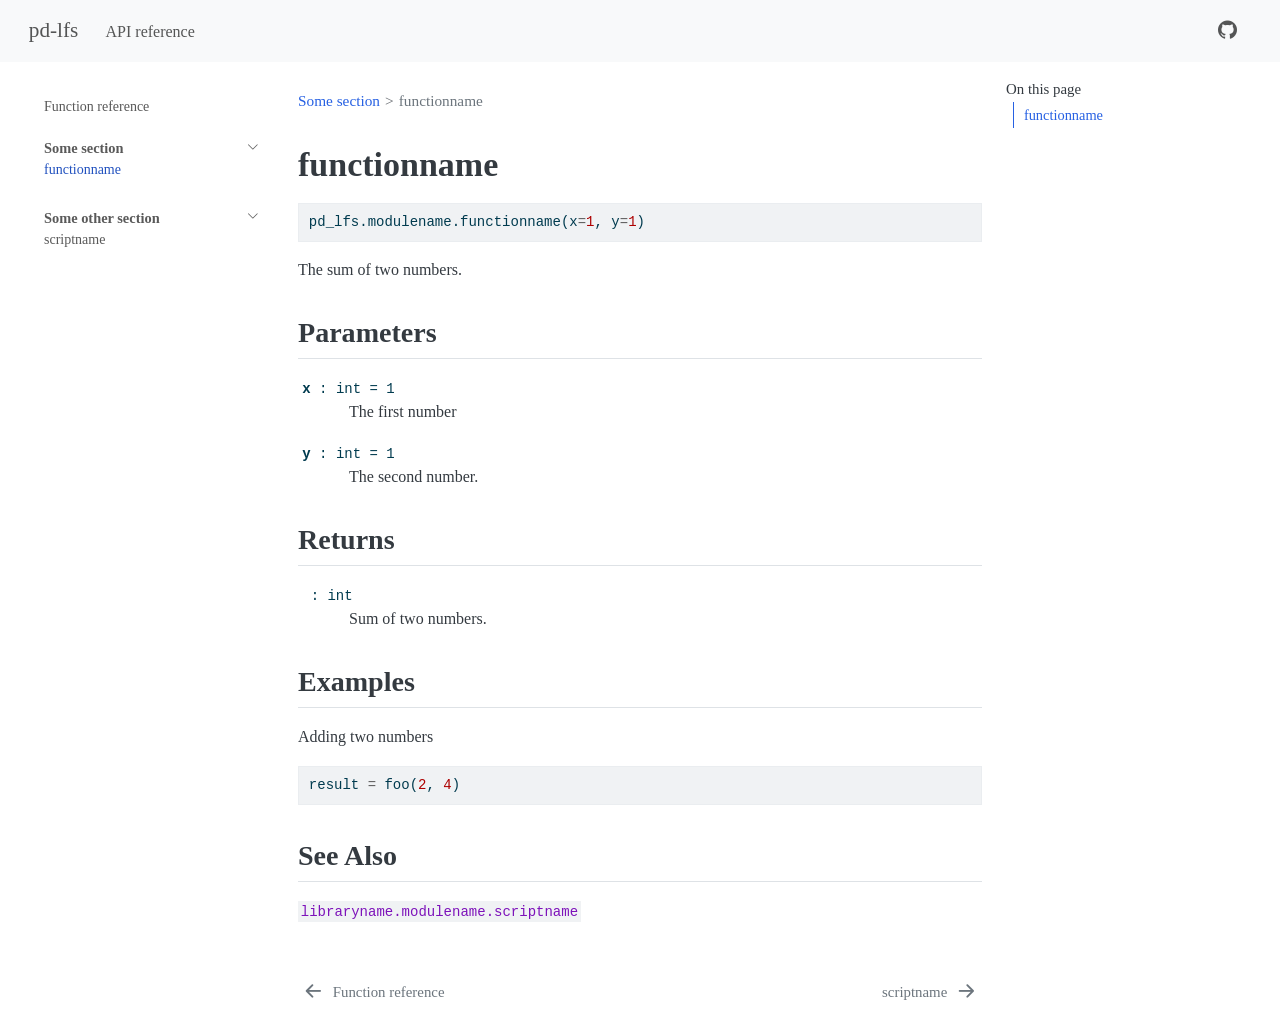
==== api/functionname.html @ 3316e5fb "Built site for gh-pages" ====
<!DOCTYPE html>
<html xmlns="http://www.w3.org/1999/xhtml" lang="en" xml:lang="en"><head>

<meta charset="utf-8">
<meta name="generator" content="quarto-1.8.26">

<meta name="viewport" content="width=device-width, initial-scale=1.0, user-scalable=yes">


<title>functionname – pd-lfs</title>
<style>
code{white-space: pre-wrap;}
span.smallcaps{font-variant: small-caps;}
div.columns{display: flex; gap: min(4vw, 1.5em);}
div.column{flex: auto; overflow-x: auto;}
div.hanging-indent{margin-left: 1.5em; text-indent: -1.5em;}
ul.task-list{list-style: none;}
ul.task-list li input[type="checkbox"] {
  width: 0.8em;
  margin: 0 0.8em 0.2em -1em; /* quarto-specific, see https://github.com/quarto-dev/quarto-cli/issues/4556 */ 
  vertical-align: middle;
}
/* CSS for syntax highlighting */
html { -webkit-text-size-adjust: 100%; }
pre > code.sourceCode { white-space: pre; position: relative; }
pre > code.sourceCode > span { display: inline-block; line-height: 1.25; }
pre > code.sourceCode > span:empty { height: 1.2em; }
.sourceCode { overflow: visible; }
code.sourceCode > span { color: inherit; text-decoration: inherit; }
div.sourceCode { margin: 1em 0; }
pre.sourceCode { margin: 0; }
@media screen {
div.sourceCode { overflow: auto; }
}
@media print {
pre > code.sourceCode { white-space: pre-wrap; }
pre > code.sourceCode > span { text-indent: -5em; padding-left: 5em; }
}
pre.numberSource code
  { counter-reset: source-line 0; }
pre.numberSource code > span
  { position: relative; left: -4em; counter-increment: source-line; }
pre.numberSource code > span > a:first-child::before
  { content: counter(source-line);
    position: relative; left: -1em; text-align: right; vertical-align: baseline;
    border: none; display: inline-block;
    -webkit-touch-callout: none; -webkit-user-select: none;
    -khtml-user-select: none; -moz-user-select: none;
    -ms-user-select: none; user-select: none;
    padding: 0 4px; width: 4em;
  }
pre.numberSource { margin-left: 3em;  padding-left: 4px; }
div.sourceCode
  {   }
@media screen {
pre > code.sourceCode > span > a:first-child::before { text-decoration: underline; }
}
</style>


<script src="../site_libs/quarto-nav/quarto-nav.js"></script>
<script src="../site_libs/quarto-nav/headroom.min.js"></script>
<script src="../site_libs/clipboard/clipboard.min.js"></script>
<script src="../site_libs/quarto-search/autocomplete.umd.js"></script>
<script src="../site_libs/quarto-search/fuse.min.js"></script>
<script src="../site_libs/quarto-search/quarto-search.js"></script>
<meta name="quarto:offset" content="../">
<link href="../api/scriptname.html" rel="next">
<link href="../api/index.html" rel="prev">
<script src="../site_libs/quarto-html/quarto.js" type="module"></script>
<script src="../site_libs/quarto-html/tabsets/tabsets.js" type="module"></script>
<script src="../site_libs/quarto-html/axe/axe-check.js" type="module"></script>
<script src="../site_libs/quarto-html/popper.min.js"></script>
<script src="../site_libs/quarto-html/tippy.umd.min.js"></script>
<script src="../site_libs/quarto-html/anchor.min.js"></script>
<link href="../site_libs/quarto-html/tippy.css" rel="stylesheet">
<link href="../site_libs/quarto-html/quarto-syntax-highlighting-587c61ba64f3a5504c4d52d930310e48.css" rel="stylesheet" id="quarto-text-highlighting-styles">
<script src="../site_libs/bootstrap/bootstrap.min.js"></script>
<link href="../site_libs/bootstrap/bootstrap-icons.css" rel="stylesheet">
<link href="../site_libs/bootstrap/bootstrap-e6c861d79aa10edeba1c60b43a3ddd13.min.css" rel="stylesheet" append-hash="true" id="quarto-bootstrap" data-mode="light">
<script id="quarto-search-options" type="application/json">{
  "location": "navbar",
  "copy-button": false,
  "collapse-after": 3,
  "panel-placement": "end",
  "type": "overlay",
  "limit": 50,
  "keyboard-shortcut": [
    "f",
    "/",
    "s"
  ],
  "show-item-context": false,
  "language": {
    "search-no-results-text": "No results",
    "search-matching-documents-text": "matching documents",
    "search-copy-link-title": "Copy link to search",
    "search-hide-matches-text": "Hide additional matches",
    "search-more-match-text": "more match in this document",
    "search-more-matches-text": "more matches in this document",
    "search-clear-button-title": "Clear",
    "search-text-placeholder": "",
    "search-detached-cancel-button-title": "Cancel",
    "search-submit-button-title": "Submit",
    "search-label": "Search"
  }
}</script>


<link rel="stylesheet" href="../api/_styles-quartodoc.css">
<link rel="stylesheet" href="../styles.css">
</head>

<body class="nav-sidebar floating nav-fixed quarto-light">

<div id="quarto-search-results"></div>
  <header id="quarto-header" class="headroom fixed-top">
    <nav class="navbar navbar-expand-lg " data-bs-theme="dark">
      <div class="navbar-container container-fluid">
      <div class="navbar-brand-container mx-auto">
    <a class="navbar-brand" href="../index.html">
    <span class="navbar-title">pd-lfs</span>
    </a>
  </div>
            <div id="quarto-search" class="" title="Search"></div>
          <button class="navbar-toggler" type="button" data-bs-toggle="collapse" data-bs-target="#navbarCollapse" aria-controls="navbarCollapse" role="menu" aria-expanded="false" aria-label="Toggle navigation" onclick="if (window.quartoToggleHeadroom) { window.quartoToggleHeadroom(); }">
  <span class="navbar-toggler-icon"></span>
</button>
          <div class="collapse navbar-collapse" id="navbarCollapse">
            <ul class="navbar-nav navbar-nav-scroll me-auto">
  <li class="nav-item">
    <a class="nav-link" href="../api/"> 
<span class="menu-text">API reference</span></a>
  </li>  
</ul>
            <ul class="navbar-nav navbar-nav-scroll ms-auto">
  <li class="nav-item compact">
    <a class="nav-link" href="https://github.com/munch-group/pd-lfs/"> <i class="bi bi-github" role="img">
</i> 
<span class="menu-text"></span></a>
  </li>  
</ul>
          </div> <!-- /navcollapse -->
            <div class="quarto-navbar-tools">
</div>
      </div> <!-- /container-fluid -->
    </nav>
  <nav class="quarto-secondary-nav">
    <div class="container-fluid d-flex">
      <button type="button" class="quarto-btn-toggle btn" data-bs-toggle="collapse" role="button" data-bs-target=".quarto-sidebar-collapse-item" aria-controls="quarto-sidebar" aria-expanded="false" aria-label="Toggle sidebar navigation" onclick="if (window.quartoToggleHeadroom) { window.quartoToggleHeadroom(); }">
        <i class="bi bi-layout-text-sidebar-reverse"></i>
      </button>
        <nav class="quarto-page-breadcrumbs" aria-label="breadcrumb"><ol class="breadcrumb"><li class="breadcrumb-item"><a href="../api/functionname.html">Some section</a></li><li class="breadcrumb-item"><a href="../api/functionname.html">functionname</a></li></ol></nav>
        <a class="flex-grow-1" role="navigation" data-bs-toggle="collapse" data-bs-target=".quarto-sidebar-collapse-item" aria-controls="quarto-sidebar" aria-expanded="false" aria-label="Toggle sidebar navigation" onclick="if (window.quartoToggleHeadroom) { window.quartoToggleHeadroom(); }">      
        </a>
    </div>
  </nav>
</header>
<!-- content -->
<div id="quarto-content" class="quarto-container page-columns page-rows-contents page-layout-article page-navbar">
<!-- sidebar -->
  <nav id="quarto-sidebar" class="sidebar collapse collapse-horizontal quarto-sidebar-collapse-item sidebar-navigation floating overflow-auto">
    <div class="sidebar-menu-container"> 
    <ul class="list-unstyled mt-1">
        <li class="sidebar-item">
  <div class="sidebar-item-container"> 
  <a href="../api/index.html" class="sidebar-item-text sidebar-link">
 <span class="menu-text">Function reference</span></a>
  </div>
</li>
        <li class="sidebar-item sidebar-item-section">
      <div class="sidebar-item-container"> 
            <a class="sidebar-item-text sidebar-link text-start" data-bs-toggle="collapse" data-bs-target="#quarto-sidebar-section-1" role="navigation" aria-expanded="true">
 <span class="menu-text">Some section</span></a>
          <a class="sidebar-item-toggle text-start" data-bs-toggle="collapse" data-bs-target="#quarto-sidebar-section-1" role="navigation" aria-expanded="true" aria-label="Toggle section">
            <i class="bi bi-chevron-right ms-2"></i>
          </a> 
      </div>
      <ul id="quarto-sidebar-section-1" class="collapse list-unstyled sidebar-section depth1 show">  
          <li class="sidebar-item">
  <div class="sidebar-item-container"> 
  <a href="../api/functionname.html" class="sidebar-item-text sidebar-link active">
 <span class="menu-text">functionname</span></a>
  </div>
</li>
      </ul>
  </li>
        <li class="sidebar-item sidebar-item-section">
      <div class="sidebar-item-container"> 
            <a class="sidebar-item-text sidebar-link text-start" data-bs-toggle="collapse" data-bs-target="#quarto-sidebar-section-2" role="navigation" aria-expanded="true">
 <span class="menu-text">Some other section</span></a>
          <a class="sidebar-item-toggle text-start" data-bs-toggle="collapse" data-bs-target="#quarto-sidebar-section-2" role="navigation" aria-expanded="true" aria-label="Toggle section">
            <i class="bi bi-chevron-right ms-2"></i>
          </a> 
      </div>
      <ul id="quarto-sidebar-section-2" class="collapse list-unstyled sidebar-section depth1 show">  
          <li class="sidebar-item">
  <div class="sidebar-item-container"> 
  <a href="../api/scriptname.html" class="sidebar-item-text sidebar-link">
 <span class="menu-text">scriptname</span></a>
  </div>
</li>
      </ul>
  </li>
    </ul>
    </div>
</nav>
<div id="quarto-sidebar-glass" class="quarto-sidebar-collapse-item" data-bs-toggle="collapse" data-bs-target=".quarto-sidebar-collapse-item"></div>
<!-- margin-sidebar -->
    <div id="quarto-margin-sidebar" class="sidebar margin-sidebar">
        <nav id="TOC" role="doc-toc" class="toc-active">
    <h2 id="toc-title">On this page</h2>
   
  <ul>
  <li><a href="#pd_lfs.modulename.functionname" id="toc-pd_lfs.modulename.functionname" class="nav-link active" data-scroll-target="#pd_lfs.modulename.functionname">functionname</a>
  <ul class="collapse">
  <li><a href="#parameters" id="toc-parameters" class="nav-link" data-scroll-target="#parameters">Parameters</a></li>
  <li><a href="#returns" id="toc-returns" class="nav-link" data-scroll-target="#returns">Returns</a></li>
  <li><a href="#examples" id="toc-examples" class="nav-link" data-scroll-target="#examples">Examples</a></li>
  <li><a href="#see-also" id="toc-see-also" class="nav-link" data-scroll-target="#see-also">See Also</a></li>
  </ul></li>
  </ul>
</nav>
    </div>
<!-- main -->
<main class="content" id="quarto-document-content"><header id="title-block-header" class="quarto-title-block"><nav class="quarto-page-breadcrumbs quarto-title-breadcrumbs d-none d-lg-block" aria-label="breadcrumb"><ol class="breadcrumb"><li class="breadcrumb-item"><a href="../api/functionname.html">Some section</a></li><li class="breadcrumb-item"><a href="../api/functionname.html">functionname</a></li></ol></nav></header>




<section id="pd_lfs.modulename.functionname" class="level1">
<h1>functionname</h1>
<div class="code-copy-outer-scaffold"><div class="sourceCode" id="cb1"><pre class="sourceCode python code-with-copy"><code class="sourceCode python"><span id="cb1-1"><a href="#cb1-1" aria-hidden="true" tabindex="-1"></a>pd_lfs.modulename.functionname(x<span class="op">=</span><span class="dv">1</span>, y<span class="op">=</span><span class="dv">1</span>)</span></code></pre></div><button title="Copy to Clipboard" class="code-copy-button"><i class="bi"></i></button></div>
<p>The sum of two numbers.</p>
<section id="parameters" class="level2 doc-section doc-section-parameters">
<h2 class="doc-section doc-section-parameters anchored" data-anchor-id="parameters">Parameters</h2>
<dl>
<dt><code><span class="parameter-name"><strong>x</strong></span> <span class="parameter-annotation-sep">:</span> <span class="parameter-annotation"><a href="https://docs.python.org/3/library/functions.html#int">int</a></span> <span class="parameter-default-sep">=</span> <span class="parameter-default">1</span></code></dt>
<dd>
<p>The first number</p>
</dd>
<dt><code><span class="parameter-name"><strong>y</strong></span> <span class="parameter-annotation-sep">:</span> <span class="parameter-annotation"><a href="https://docs.python.org/3/library/functions.html#int">int</a></span> <span class="parameter-default-sep">=</span> <span class="parameter-default">1</span></code></dt>
<dd>
<p>The second number.</p>
</dd>
</dl>
</section>
<section id="returns" class="level2 doc-section doc-section-returns">
<h2 class="doc-section doc-section-returns anchored" data-anchor-id="returns">Returns</h2>
<dl>
<dt><code><span class="parameter-name"></span> <span class="parameter-annotation-sep">:</span> <span class="parameter-annotation"><a href="https://docs.python.org/3/library/functions.html#int">int</a></span></code></dt>
<dd>
<p>Sum of two numbers.</p>
</dd>
</dl>
</section>
<section id="examples" class="level2 doc-section doc-section-examples">
<h2 class="doc-section doc-section-examples anchored" data-anchor-id="examples">Examples</h2>
<p>Adding two numbers</p>
<div class="code-copy-outer-scaffold"><div class="sourceCode" id="cb2"><pre class="sourceCode python code-with-copy"><code class="sourceCode python"><span id="cb2-1"><a href="#cb2-1" aria-hidden="true" tabindex="-1"></a>result <span class="op">=</span> foo(<span class="dv">2</span>, <span class="dv">4</span>)</span></code></pre></div><button title="Copy to Clipboard" class="code-copy-button"><i class="bi"></i></button></div>
</section>
<section id="see-also" class="level2 doc-section doc-section-see-also">
<h2 class="doc-section doc-section-see-also anchored" data-anchor-id="see-also">See Also</h2>
<p><code>libraryname.modulename.scriptname</code></p>


</section>
</section>

</main> <!-- /main -->
<script id="quarto-html-after-body" type="application/javascript">
  window.document.addEventListener("DOMContentLoaded", function (event) {
    const icon = "";
    const anchorJS = new window.AnchorJS();
    anchorJS.options = {
      placement: 'right',
      icon: icon
    };
    anchorJS.add('.anchored');
    const isCodeAnnotation = (el) => {
      for (const clz of el.classList) {
        if (clz.startsWith('code-annotation-')) {                     
          return true;
        }
      }
      return false;
    }
    const onCopySuccess = function(e) {
      // button target
      const button = e.trigger;
      // don't keep focus
      button.blur();
      // flash "checked"
      button.classList.add('code-copy-button-checked');
      var currentTitle = button.getAttribute("title");
      button.setAttribute("title", "Copied!");
      let tooltip;
      if (window.bootstrap) {
        button.setAttribute("data-bs-toggle", "tooltip");
        button.setAttribute("data-bs-placement", "left");
        button.setAttribute("data-bs-title", "Copied!");
        tooltip = new bootstrap.Tooltip(button, 
          { trigger: "manual", 
            customClass: "code-copy-button-tooltip",
            offset: [0, -8]});
        tooltip.show();    
      }
      setTimeout(function() {
        if (tooltip) {
          tooltip.hide();
          button.removeAttribute("data-bs-title");
          button.removeAttribute("data-bs-toggle");
          button.removeAttribute("data-bs-placement");
        }
        button.setAttribute("title", currentTitle);
        button.classList.remove('code-copy-button-checked');
      }, 1000);
      // clear code selection
      e.clearSelection();
    }
    const getTextToCopy = function(trigger) {
      const outerScaffold = trigger.parentElement.cloneNode(true);
      const codeEl = outerScaffold.querySelector('code');
      for (const childEl of codeEl.children) {
        if (isCodeAnnotation(childEl)) {
          childEl.remove();
        }
      }
      return codeEl.innerText;
    }
    const clipboard = new window.ClipboardJS('.code-copy-button:not([data-in-quarto-modal])', {
      text: getTextToCopy
    });
    clipboard.on('success', onCopySuccess);
    if (window.document.getElementById('quarto-embedded-source-code-modal')) {
      const clipboardModal = new window.ClipboardJS('.code-copy-button[data-in-quarto-modal]', {
        text: getTextToCopy,
        container: window.document.getElementById('quarto-embedded-source-code-modal')
      });
      clipboardModal.on('success', onCopySuccess);
    }
      var localhostRegex = new RegExp(/^(?:http|https):\/\/localhost\:?[0-9]*\//);
      var mailtoRegex = new RegExp(/^mailto:/);
        var filterRegex = new RegExp('/' + window.location.host + '/');
      var isInternal = (href) => {
          return filterRegex.test(href) || localhostRegex.test(href) || mailtoRegex.test(href);
      }
      // Inspect non-navigation links and adorn them if external
     var links = window.document.querySelectorAll('a[href]:not(.nav-link):not(.navbar-brand):not(.toc-action):not(.sidebar-link):not(.sidebar-item-toggle):not(.pagination-link):not(.no-external):not([aria-hidden]):not(.dropdown-item):not(.quarto-navigation-tool):not(.about-link)');
      for (var i=0; i<links.length; i++) {
        const link = links[i];
        if (!isInternal(link.href)) {
          // undo the damage that might have been done by quarto-nav.js in the case of
          // links that we want to consider external
          if (link.dataset.originalHref !== undefined) {
            link.href = link.dataset.originalHref;
          }
        }
      }
    function tippyHover(el, contentFn, onTriggerFn, onUntriggerFn) {
      const config = {
        allowHTML: true,
        maxWidth: 500,
        delay: 100,
        arrow: false,
        appendTo: function(el) {
            return el.parentElement;
        },
        interactive: true,
        interactiveBorder: 10,
        theme: 'quarto',
        placement: 'bottom-start',
      };
      if (contentFn) {
        config.content = contentFn;
      }
      if (onTriggerFn) {
        config.onTrigger = onTriggerFn;
      }
      if (onUntriggerFn) {
        config.onUntrigger = onUntriggerFn;
      }
      window.tippy(el, config); 
    }
    const noterefs = window.document.querySelectorAll('a[role="doc-noteref"]');
    for (var i=0; i<noterefs.length; i++) {
      const ref = noterefs[i];
      tippyHover(ref, function() {
        // use id or data attribute instead here
        let href = ref.getAttribute('data-footnote-href') || ref.getAttribute('href');
        try { href = new URL(href).hash; } catch {}
        const id = href.replace(/^#\/?/, "");
        const note = window.document.getElementById(id);
        if (note) {
          return note.innerHTML;
        } else {
          return "";
        }
      });
    }
    const xrefs = window.document.querySelectorAll('a.quarto-xref');
    const processXRef = (id, note) => {
      // Strip column container classes
      const stripColumnClz = (el) => {
        el.classList.remove("page-full", "page-columns");
        if (el.children) {
          for (const child of el.children) {
            stripColumnClz(child);
          }
        }
      }
      stripColumnClz(note)
      if (id === null || id.startsWith('sec-')) {
        // Special case sections, only their first couple elements
        const container = document.createElement("div");
        if (note.children && note.children.length > 2) {
          container.appendChild(note.children[0].cloneNode(true));
          for (let i = 1; i < note.children.length; i++) {
            const child = note.children[i];
            if (child.tagName === "P" && child.innerText === "") {
              continue;
            } else {
              container.appendChild(child.cloneNode(true));
              break;
            }
          }
          if (window.Quarto?.typesetMath) {
            window.Quarto.typesetMath(container);
          }
          return container.innerHTML
        } else {
          if (window.Quarto?.typesetMath) {
            window.Quarto.typesetMath(note);
          }
          return note.innerHTML;
        }
      } else {
        // Remove any anchor links if they are present
        const anchorLink = note.querySelector('a.anchorjs-link');
        if (anchorLink) {
          anchorLink.remove();
        }
        if (window.Quarto?.typesetMath) {
          window.Quarto.typesetMath(note);
        }
        if (note.classList.contains("callout")) {
          return note.outerHTML;
        } else {
          return note.innerHTML;
        }
      }
    }
    for (var i=0; i<xrefs.length; i++) {
      const xref = xrefs[i];
      tippyHover(xref, undefined, function(instance) {
        instance.disable();
        let url = xref.getAttribute('href');
        let hash = undefined; 
        if (url.startsWith('#')) {
          hash = url;
        } else {
          try { hash = new URL(url).hash; } catch {}
        }
        if (hash) {
          const id = hash.replace(/^#\/?/, "");
          const note = window.document.getElementById(id);
          if (note !== null) {
            try {
              const html = processXRef(id, note.cloneNode(true));
              instance.setContent(html);
            } finally {
              instance.enable();
              instance.show();
            }
          } else {
            // See if we can fetch this
            fetch(url.split('#')[0])
            .then(res => res.text())
            .then(html => {
              const parser = new DOMParser();
              const htmlDoc = parser.parseFromString(html, "text/html");
              const note = htmlDoc.getElementById(id);
              if (note !== null) {
                const html = processXRef(id, note);
                instance.setContent(html);
              } 
            }).finally(() => {
              instance.enable();
              instance.show();
            });
          }
        } else {
          // See if we can fetch a full url (with no hash to target)
          // This is a special case and we should probably do some content thinning / targeting
          fetch(url)
          .then(res => res.text())
          .then(html => {
            const parser = new DOMParser();
            const htmlDoc = parser.parseFromString(html, "text/html");
            const note = htmlDoc.querySelector('main.content');
            if (note !== null) {
              // This should only happen for chapter cross references
              // (since there is no id in the URL)
              // remove the first header
              if (note.children.length > 0 && note.children[0].tagName === "HEADER") {
                note.children[0].remove();
              }
              const html = processXRef(null, note);
              instance.setContent(html);
            } 
          }).finally(() => {
            instance.enable();
            instance.show();
          });
        }
      }, function(instance) {
      });
    }
        let selectedAnnoteEl;
        const selectorForAnnotation = ( cell, annotation) => {
          let cellAttr = 'data-code-cell="' + cell + '"';
          let lineAttr = 'data-code-annotation="' +  annotation + '"';
          const selector = 'span[' + cellAttr + '][' + lineAttr + ']';
          return selector;
        }
        const selectCodeLines = (annoteEl) => {
          const doc = window.document;
          const targetCell = annoteEl.getAttribute("data-target-cell");
          const targetAnnotation = annoteEl.getAttribute("data-target-annotation");
          const annoteSpan = window.document.querySelector(selectorForAnnotation(targetCell, targetAnnotation));
          const lines = annoteSpan.getAttribute("data-code-lines").split(",");
          const lineIds = lines.map((line) => {
            return targetCell + "-" + line;
          })
          let top = null;
          let height = null;
          let parent = null;
          if (lineIds.length > 0) {
              //compute the position of the single el (top and bottom and make a div)
              const el = window.document.getElementById(lineIds[0]);
              top = el.offsetTop;
              height = el.offsetHeight;
              parent = el.parentElement.parentElement;
            if (lineIds.length > 1) {
              const lastEl = window.document.getElementById(lineIds[lineIds.length - 1]);
              const bottom = lastEl.offsetTop + lastEl.offsetHeight;
              height = bottom - top;
            }
            if (top !== null && height !== null && parent !== null) {
              // cook up a div (if necessary) and position it 
              let div = window.document.getElementById("code-annotation-line-highlight");
              if (div === null) {
                div = window.document.createElement("div");
                div.setAttribute("id", "code-annotation-line-highlight");
                div.style.position = 'absolute';
                parent.appendChild(div);
              }
              div.style.top = top - 2 + "px";
              div.style.height = height + 4 + "px";
              div.style.left = 0;
              let gutterDiv = window.document.getElementById("code-annotation-line-highlight-gutter");
              if (gutterDiv === null) {
                gutterDiv = window.document.createElement("div");
                gutterDiv.setAttribute("id", "code-annotation-line-highlight-gutter");
                gutterDiv.style.position = 'absolute';
                const codeCell = window.document.getElementById(targetCell);
                const gutter = codeCell.querySelector('.code-annotation-gutter');
                gutter.appendChild(gutterDiv);
              }
              gutterDiv.style.top = top - 2 + "px";
              gutterDiv.style.height = height + 4 + "px";
            }
            selectedAnnoteEl = annoteEl;
          }
        };
        const unselectCodeLines = () => {
          const elementsIds = ["code-annotation-line-highlight", "code-annotation-line-highlight-gutter"];
          elementsIds.forEach((elId) => {
            const div = window.document.getElementById(elId);
            if (div) {
              div.remove();
            }
          });
          selectedAnnoteEl = undefined;
        };
          // Handle positioning of the toggle
      window.addEventListener(
        "resize",
        throttle(() => {
          elRect = undefined;
          if (selectedAnnoteEl) {
            selectCodeLines(selectedAnnoteEl);
          }
        }, 10)
      );
      function throttle(fn, ms) {
      let throttle = false;
      let timer;
        return (...args) => {
          if(!throttle) { // first call gets through
              fn.apply(this, args);
              throttle = true;
          } else { // all the others get throttled
              if(timer) clearTimeout(timer); // cancel #2
              timer = setTimeout(() => {
                fn.apply(this, args);
                timer = throttle = false;
              }, ms);
          }
        };
      }
        // Attach click handler to the DT
        const annoteDls = window.document.querySelectorAll('dt[data-target-cell]');
        for (const annoteDlNode of annoteDls) {
          annoteDlNode.addEventListener('click', (event) => {
            const clickedEl = event.target;
            if (clickedEl !== selectedAnnoteEl) {
              unselectCodeLines();
              const activeEl = window.document.querySelector('dt[data-target-cell].code-annotation-active');
              if (activeEl) {
                activeEl.classList.remove('code-annotation-active');
              }
              selectCodeLines(clickedEl);
              clickedEl.classList.add('code-annotation-active');
            } else {
              // Unselect the line
              unselectCodeLines();
              clickedEl.classList.remove('code-annotation-active');
            }
          });
        }
    const findCites = (el) => {
      const parentEl = el.parentElement;
      if (parentEl) {
        const cites = parentEl.dataset.cites;
        if (cites) {
          return {
            el,
            cites: cites.split(' ')
          };
        } else {
          return findCites(el.parentElement)
        }
      } else {
        return undefined;
      }
    };
    var bibliorefs = window.document.querySelectorAll('a[role="doc-biblioref"]');
    for (var i=0; i<bibliorefs.length; i++) {
      const ref = bibliorefs[i];
      const citeInfo = findCites(ref);
      if (citeInfo) {
        tippyHover(citeInfo.el, function() {
          var popup = window.document.createElement('div');
          citeInfo.cites.forEach(function(cite) {
            var citeDiv = window.document.createElement('div');
            citeDiv.classList.add('hanging-indent');
            citeDiv.classList.add('csl-entry');
            var biblioDiv = window.document.getElementById('ref-' + cite);
            if (biblioDiv) {
              citeDiv.innerHTML = biblioDiv.innerHTML;
            }
            popup.appendChild(citeDiv);
          });
          return popup.innerHTML;
        });
      }
    }
  });
  </script>
<nav class="page-navigation">
  <div class="nav-page nav-page-previous">
      <a href="../api/index.html" class="pagination-link" aria-label="Function reference">
        <i class="bi bi-arrow-left-short"></i> <span class="nav-page-text">Function reference</span>
      </a>          
  </div>
  <div class="nav-page nav-page-next">
      <a href="../api/scriptname.html" class="pagination-link" aria-label="scriptname">
        <span class="nav-page-text">scriptname</span> <i class="bi bi-arrow-right-short"></i>
      </a>
  </div>
</nav>
</div> <!-- /content -->




</body></html>
---- site_libs/quarto-html/tippy.css ----
.tippy-box[data-animation=fade][data-state=hidden]{opacity:0}[data-tippy-root]{max-width:calc(100vw - 10px)}.tippy-box{position:relative;background-color:#333;color:#fff;border-radius:4px;font-size:14px;line-height:1.4;white-space:normal;outline:0;transition-property:transform,visibility,opacity}.tippy-box[data-placement^=top]>.tippy-arrow{bottom:0}.tippy-box[data-placement^=top]>.tippy-arrow:before{bottom:-7px;left:0;border-width:8px 8px 0;border-top-color:initial;transform-origin:center top}.tippy-box[data-placement^=bottom]>.tippy-arrow{top:0}.tippy-box[data-placement^=bottom]>.tippy-arrow:before{top:-7px;left:0;border-width:0 8px 8px;border-bottom-color:initial;transform-origin:center bottom}.tippy-box[data-placement^=left]>.tippy-arrow{right:0}.tippy-box[data-placement^=left]>.tippy-arrow:before{border-width:8px 0 8px 8px;border-left-color:initial;right:-7px;transform-origin:center left}.tippy-box[data-placement^=right]>.tippy-arrow{left:0}.tippy-box[data-placement^=right]>.tippy-arrow:before{left:-7px;border-width:8px 8px 8px 0;border-right-color:initial;transform-origin:center right}.tippy-box[data-inertia][data-state=visible]{transition-timing-function:cubic-bezier(.54,1.5,.38,1.11)}.tippy-arrow{width:16px;height:16px;color:#333}.tippy-arrow:before{content:"";position:absolute;border-color:transparent;border-style:solid}.tippy-content{position:relative;padding:5px 9px;z-index:1}
---- site_libs/quarto-html/quarto-syntax-highlighting-587c61ba64f3a5504c4d52d930310e48.css ----
/* quarto syntax highlight colors */
:root {
  --quarto-hl-ot-color: #003B4F;
  --quarto-hl-at-color: #657422;
  --quarto-hl-ss-color: #20794D;
  --quarto-hl-an-color: #5E5E5E;
  --quarto-hl-fu-color: #4758AB;
  --quarto-hl-st-color: #20794D;
  --quarto-hl-cf-color: #003B4F;
  --quarto-hl-op-color: #5E5E5E;
  --quarto-hl-er-color: #AD0000;
  --quarto-hl-bn-color: #AD0000;
  --quarto-hl-al-color: #AD0000;
  --quarto-hl-va-color: #111111;
  --quarto-hl-bu-color: inherit;
  --quarto-hl-ex-color: inherit;
  --quarto-hl-pp-color: #AD0000;
  --quarto-hl-in-color: #5E5E5E;
  --quarto-hl-vs-color: #20794D;
  --quarto-hl-wa-color: #5E5E5E;
  --quarto-hl-do-color: #5E5E5E;
  --quarto-hl-im-color: #00769E;
  --quarto-hl-ch-color: #20794D;
  --quarto-hl-dt-color: #AD0000;
  --quarto-hl-fl-color: #AD0000;
  --quarto-hl-co-color: #5E5E5E;
  --quarto-hl-cv-color: #5E5E5E;
  --quarto-hl-cn-color: #8f5902;
  --quarto-hl-sc-color: #5E5E5E;
  --quarto-hl-dv-color: #AD0000;
  --quarto-hl-kw-color: #003B4F;
}

/* other quarto variables */
:root {
  --quarto-font-monospace: SFMono-Regular, Menlo, Monaco, Consolas, "Liberation Mono", "Courier New", monospace;
}

/* syntax highlight based on Pandoc's rules */
pre > code.sourceCode > span {
  color: #003B4F;
}

code.sourceCode > span {
  color: #003B4F;
}

div.sourceCode,
div.sourceCode pre.sourceCode {
  color: #003B4F;
}

/* Normal */
code span {
  color: #003B4F;
}

/* Alert */
code span.al {
  color: #AD0000;
  font-style: inherit;
}

/* Annotation */
code span.an {
  color: #5E5E5E;
  font-style: inherit;
}

/* Attribute */
code span.at {
  color: #657422;
  font-style: inherit;
}

/* BaseN */
code span.bn {
  color: #AD0000;
  font-style: inherit;
}

/* BuiltIn */
code span.bu {
  font-style: inherit;
}

/* ControlFlow */
code span.cf {
  color: #003B4F;
  font-weight: bold;
  font-style: inherit;
}

/* Char */
code span.ch {
  color: #20794D;
  font-style: inherit;
}

/* Constant */
code span.cn {
  color: #8f5902;
  font-style: inherit;
}

/* Comment */
code span.co {
  color: #5E5E5E;
  font-style: inherit;
}

/* CommentVar */
code span.cv {
  color: #5E5E5E;
  font-style: italic;
}

/* Documentation */
code span.do {
  color: #5E5E5E;
  font-style: italic;
}

/* DataType */
code span.dt {
  color: #AD0000;
  font-style: inherit;
}

/* DecVal */
code span.dv {
  color: #AD0000;
  font-style: inherit;
}

/* Error */
code span.er {
  color: #AD0000;
  font-style: inherit;
}

/* Extension */
code span.ex {
  font-style: inherit;
}

/* Float */
code span.fl {
  color: #AD0000;
  font-style: inherit;
}

/* Function */
code span.fu {
  color: #4758AB;
  font-style: inherit;
}

/* Import */
code span.im {
  color: #00769E;
  font-style: inherit;
}

/* Information */
code span.in {
  color: #5E5E5E;
  font-style: inherit;
}

/* Keyword */
code span.kw {
  color: #003B4F;
  font-weight: bold;
  font-style: inherit;
}

/* Operator */
code span.op {
  color: #5E5E5E;
  font-style: inherit;
}

/* Other */
code span.ot {
  color: #003B4F;
  font-style: inherit;
}

/* Preprocessor */
code span.pp {
  color: #AD0000;
  font-style: inherit;
}

/* SpecialChar */
code span.sc {
  color: #5E5E5E;
  font-style: inherit;
}

/* SpecialString */
code span.ss {
  color: #20794D;
  font-style: inherit;
}

/* String */
code span.st {
  color: #20794D;
  font-style: inherit;
}

/* Variable */
code span.va {
  color: #111111;
  font-style: inherit;
}

/* VerbatimString */
code span.vs {
  color: #20794D;
  font-style: inherit;
}

/* Warning */
code span.wa {
  color: #5E5E5E;
  font-style: italic;
}

.prevent-inlining {
  content: "</";
}

/*# sourceMappingURL=2dce1cc6c82594539e1579de68416b47.css.map */
---- api/_styles-quartodoc.css ----
/*
This file generated automatically by quartodoc version 0.11.1.
Modifications may be overwritten by quartodoc build. If you want to
customize styles, create a new .css file to avoid losing changes.
*/


/* styles for parameter tables, etc.. ----
*/

.doc-section dt code {
    background: none;
}

.doc-section dt {
    /* background-color: lightyellow; */
    display: block;
}

.doc-section dl dd {
    margin-left: 3rem;
}
---- styles.css ----
@import url('https://rsms.me/inter/inter.css');
html { font-family: 'Inter', sans-serif; }
@supports (font-variation-settings: normal) {
  html { font-family: 'Inter var', sans-serif; }
}

:root {
  --bs-body-font-family: inter;
  --bs-body-font-size: 16px;
}

/* css styles */

.cell-output pre code {
  white-space: pre-wrap;
}


/* sidebar formatting */

.sidebar a.nav-link {
  font-size: 14.4px;
  font-weight: 400;
}


.sidebar-item-container .text-start {
  font-weight: 600;
  font-size: 14.4px !important;
}

.sidebar-item-text {
  /*color: rgba(60, 60, 60, 0.7);*/
  font-weight: 500;
  font-size: 14px;
  line-height: 22px;
}

.sidebar-item {
  margin-top: 0px;
}

.sidebar-item-section {
  padding-top: 16px;
}

.sidebar-section {
  padding-left: 0px !important;
}

.sidebar-item-section .sidebar-item-section {
  padding-top: 0px;
  padding-left: 10px;
}


td:first-child {
  text-wrap: nowrap;
  text-size-adjust: 100%;
}

td:first-child a {
  word-break: normal;
}


/* Example Gallery */

.gallery .gallery-card-body {
    height: 250px;
    padding-bottom: 20px;
}

.gallery .gallery-card-cta {
  font-size: 32px;
  text-align: center;
  padding: 100px 45px 45px 45px;
  width: 100%;
  background-color: rgb(248, 249, 250);
}

.gallery a {
  text-decoration: none;
}


.gallery .gallery-card-body img {
    width: 100%;
    height: 100%;
    object-fit: contain;
}

.gallery .card-header {
    font-size: 14px;
    text-decoration: none;
    text-align: center;
}

.gallery .card-header h6 {
  margin-top: 0.5rem;
}

.gallery .card-header a {
    text-decoration: none;
}

.gallery-links ul {
  list-style-type: none;
}

.gallery-links li {
  display: inline;
  margin-right: 60px;

}
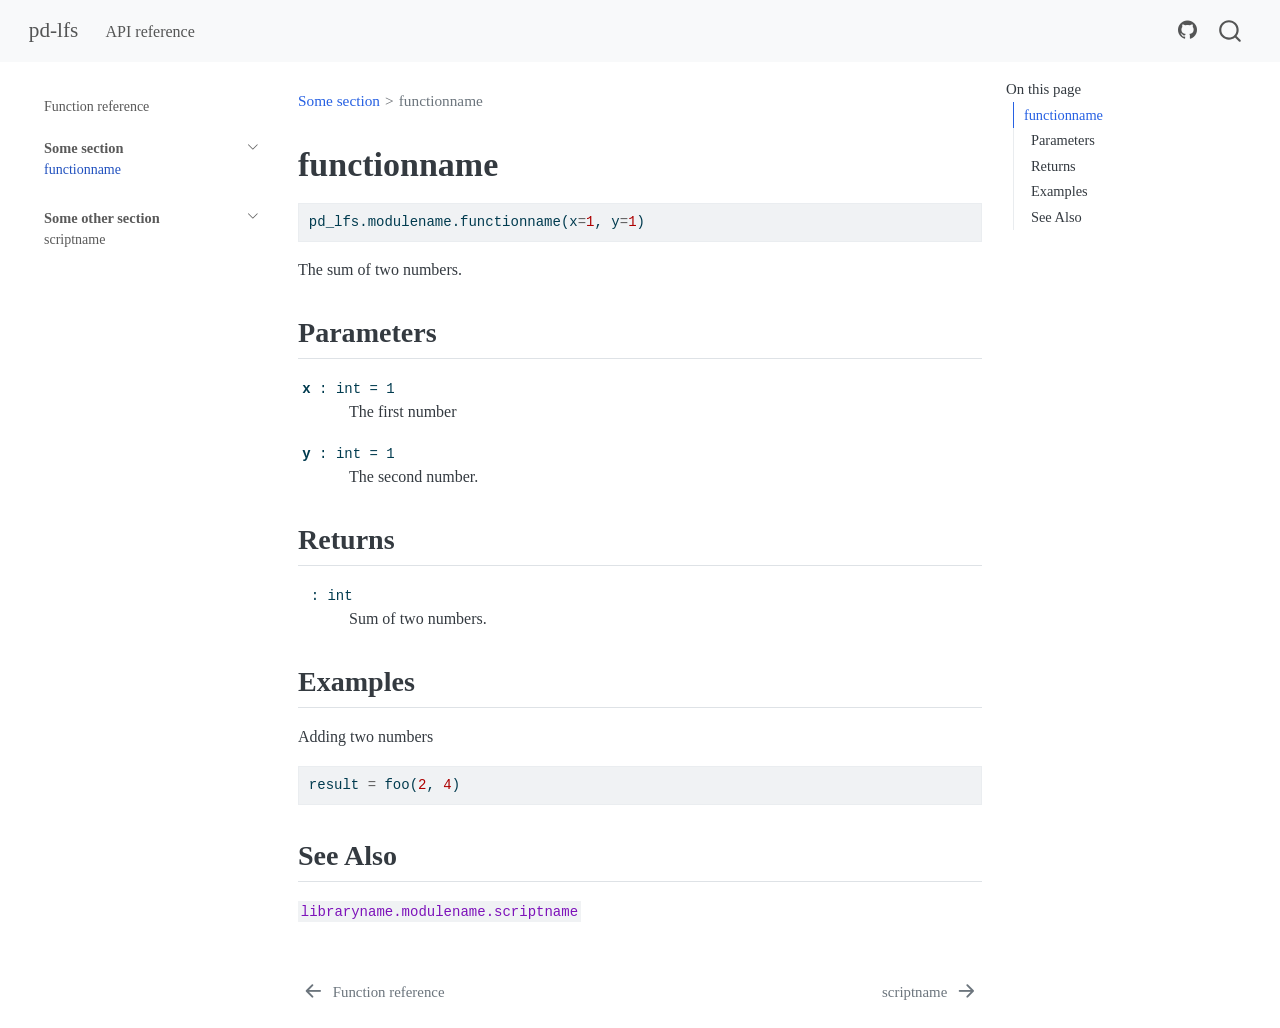
==== commit 3bf5c013: "Built site for gh-pages" ====
--- a/api/functionname.html
+++ b/api/functionname.html
@@ -2,13 +2,16 @@
 <html xmlns="http://www.w3.org/1999/xhtml" lang="en" xml:lang="en"><head>
 
 <meta charset="utf-8">
-<meta name="generator" content="quarto-1.8.26">
+<meta name="generator" content="quarto-1.9.37">
 
 <meta name="viewport" content="width=device-width, initial-scale=1.0, user-scalable=yes">
 
 
 <title>functionname – pd-lfs</title>
 <style>
+/* Default styles provided by pandoc.
+** See https://pandoc.org/MANUAL.html#variables-for-html for config info.
+*/
 code{white-space: pre-wrap;}
 span.smallcaps{font-variant: small-caps;}
 div.columns{display: flex; gap: min(4vw, 1.5em);}
@@ -69,15 +72,14 @@
 <link href="../api/index.html" rel="prev">
 <script src="../site_libs/quarto-html/quarto.js" type="module"></script>
 <script src="../site_libs/quarto-html/tabsets/tabsets.js" type="module"></script>
-<script src="../site_libs/quarto-html/axe/axe-check.js" type="module"></script>
 <script src="../site_libs/quarto-html/popper.min.js"></script>
 <script src="../site_libs/quarto-html/tippy.umd.min.js"></script>
 <script src="../site_libs/quarto-html/anchor.min.js"></script>
 <link href="../site_libs/quarto-html/tippy.css" rel="stylesheet">
-<link href="../site_libs/quarto-html/quarto-syntax-highlighting-587c61ba64f3a5504c4d52d930310e48.css" rel="stylesheet" id="quarto-text-highlighting-styles">
+<link href="../site_libs/quarto-html/quarto-syntax-highlighting-7f8f88aac4f3542376d5c11b86a4c14d.css" rel="stylesheet" id="quarto-text-highlighting-styles">
 <script src="../site_libs/bootstrap/bootstrap.min.js"></script>
 <link href="../site_libs/bootstrap/bootstrap-icons.css" rel="stylesheet">
-<link href="../site_libs/bootstrap/bootstrap-e6c861d79aa10edeba1c60b43a3ddd13.min.css" rel="stylesheet" append-hash="true" id="quarto-bootstrap" data-mode="light">
+<link href="../site_libs/bootstrap/bootstrap-4897d45d2f75ed4f519693be625836c5.min.css" rel="stylesheet" append-hash="true" id="quarto-bootstrap" data-mode="light">
 <script id="quarto-search-options" type="application/json">{
   "location": "navbar",
   "copy-button": false,
@@ -341,7 +343,7 @@
     }
       var localhostRegex = new RegExp(/^(?:http|https):\/\/localhost\:?[0-9]*\//);
       var mailtoRegex = new RegExp(/^mailto:/);
-        var filterRegex = new RegExp('/' + window.location.host + '/');
+        var filterRegex = new RegExp("https:\/\/munch-group\.github\.io\/pd-lfs\/");
       var isInternal = (href) => {
           return filterRegex.test(href) || localhostRegex.test(href) || mailtoRegex.test(href);
       }
--- a/site_libs/quarto-html/quarto-syntax-highlighting-7f8f88aac4f3542376d5c11b86a4c14d.css
+++ b/site_libs/quarto-html/quarto-syntax-highlighting-7f8f88aac4f3542376d5c11b86a4c14d.css
@@ -0,0 +1,236 @@
+/* quarto syntax highlight colors */
+:root {
+  --quarto-hl-ot-color: #003B4F;
+  --quarto-hl-at-color: #657422;
+  --quarto-hl-ss-color: #20794D;
+  --quarto-hl-an-color: #5E5E5E;
+  --quarto-hl-fu-color: #4758AB;
+  --quarto-hl-st-color: #20794D;
+  --quarto-hl-cf-color: #003B4F;
+  --quarto-hl-op-color: #5E5E5E;
+  --quarto-hl-er-color: #AD0000;
+  --quarto-hl-bn-color: #AD0000;
+  --quarto-hl-al-color: #AD0000;
+  --quarto-hl-va-color: #111111;
+  --quarto-hl-bu-color: inherit;
+  --quarto-hl-ex-color: inherit;
+  --quarto-hl-pp-color: #AD0000;
+  --quarto-hl-in-color: #5E5E5E;
+  --quarto-hl-vs-color: #20794D;
+  --quarto-hl-wa-color: #5E5E5E;
+  --quarto-hl-do-color: #5E5E5E;
+  --quarto-hl-im-color: #00769E;
+  --quarto-hl-ch-color: #20794D;
+  --quarto-hl-dt-color: #AD0000;
+  --quarto-hl-fl-color: #AD0000;
+  --quarto-hl-co-color: #5E5E5E;
+  --quarto-hl-cv-color: #5E5E5E;
+  --quarto-hl-cn-color: #8f5902;
+  --quarto-hl-sc-color: #5E5E5E;
+  --quarto-hl-dv-color: #AD0000;
+  --quarto-hl-kw-color: #003B4F;
+}
+
+/* other quarto variables */
+:root {
+  --quarto-font-monospace: SFMono-Regular, Menlo, Monaco, Consolas, "Liberation Mono", "Courier New", monospace;
+}
+
+/* syntax highlight based on Pandoc's rules */
+pre > code.sourceCode > span {
+  color: #003B4F;
+}
+
+code.sourceCode > span {
+  color: #003B4F;
+}
+
+div.sourceCode,
+div.sourceCode pre.sourceCode {
+  color: #003B4F;
+}
+
+/* Normal */
+code span {
+  color: #003B4F;
+}
+
+/* Alert */
+code span.al {
+  color: #AD0000;
+  font-style: inherit;
+}
+
+/* Annotation */
+code span.an {
+  color: #5E5E5E;
+  font-style: inherit;
+}
+
+/* Attribute */
+code span.at {
+  color: #657422;
+  font-style: inherit;
+}
+
+/* BaseN */
+code span.bn {
+  color: #AD0000;
+  font-style: inherit;
+}
+
+/* BuiltIn */
+code span.bu {
+  font-style: inherit;
+}
+
+/* ControlFlow */
+code span.cf {
+  color: #003B4F;
+  font-weight: bold;
+  font-style: inherit;
+}
+
+/* Char */
+code span.ch {
+  color: #20794D;
+  font-style: inherit;
+}
+
+/* Constant */
+code span.cn {
+  color: #8f5902;
+  font-style: inherit;
+}
+
+/* Comment */
+code span.co {
+  color: #5E5E5E;
+  font-style: inherit;
+}
+
+/* CommentVar */
+code span.cv {
+  color: #5E5E5E;
+  font-style: italic;
+}
+
+/* Documentation */
+code span.do {
+  color: #5E5E5E;
+  font-style: italic;
+}
+
+/* DataType */
+code span.dt {
+  color: #AD0000;
+  font-style: inherit;
+}
+
+/* DecVal */
+code span.dv {
+  color: #AD0000;
+  font-style: inherit;
+}
+
+/* Error */
+code span.er {
+  color: #AD0000;
+  font-style: inherit;
+}
+
+/* Extension */
+code span.ex {
+  font-style: inherit;
+}
+
+/* Float */
+code span.fl {
+  color: #AD0000;
+  font-style: inherit;
+}
+
+/* Function */
+code span.fu {
+  color: #4758AB;
+  font-style: inherit;
+}
+
+/* Import */
+code span.im {
+  color: #00769E;
+  font-style: inherit;
+}
+
+/* Information */
+code span.in {
+  color: #5E5E5E;
+  font-style: inherit;
+}
+
+/* Keyword */
+code span.kw {
+  color: #003B4F;
+  font-weight: bold;
+  font-style: inherit;
+}
+
+/* Operator */
+code span.op {
+  color: #5E5E5E;
+  font-style: inherit;
+}
+
+/* Other */
+code span.ot {
+  color: #003B4F;
+  font-style: inherit;
+}
+
+/* Preprocessor */
+code span.pp {
+  color: #AD0000;
+  font-style: inherit;
+}
+
+/* SpecialChar */
+code span.sc {
+  color: #5E5E5E;
+  font-style: inherit;
+}
+
+/* SpecialString */
+code span.ss {
+  color: #20794D;
+  font-style: inherit;
+}
+
+/* String */
+code span.st {
+  color: #20794D;
+  font-style: inherit;
+}
+
+/* Variable */
+code span.va {
+  color: #111111;
+  font-style: inherit;
+}
+
+/* VerbatimString */
+code span.vs {
+  color: #20794D;
+  font-style: inherit;
+}
+
+/* Warning */
+code span.wa {
+  color: #5E5E5E;
+  font-style: italic;
+}
+
+.prevent-inlining {
+  content: "</";
+}
+
+/*# sourceMappingURL=789ad8cd35626ba772517505b42a116e.css.map */
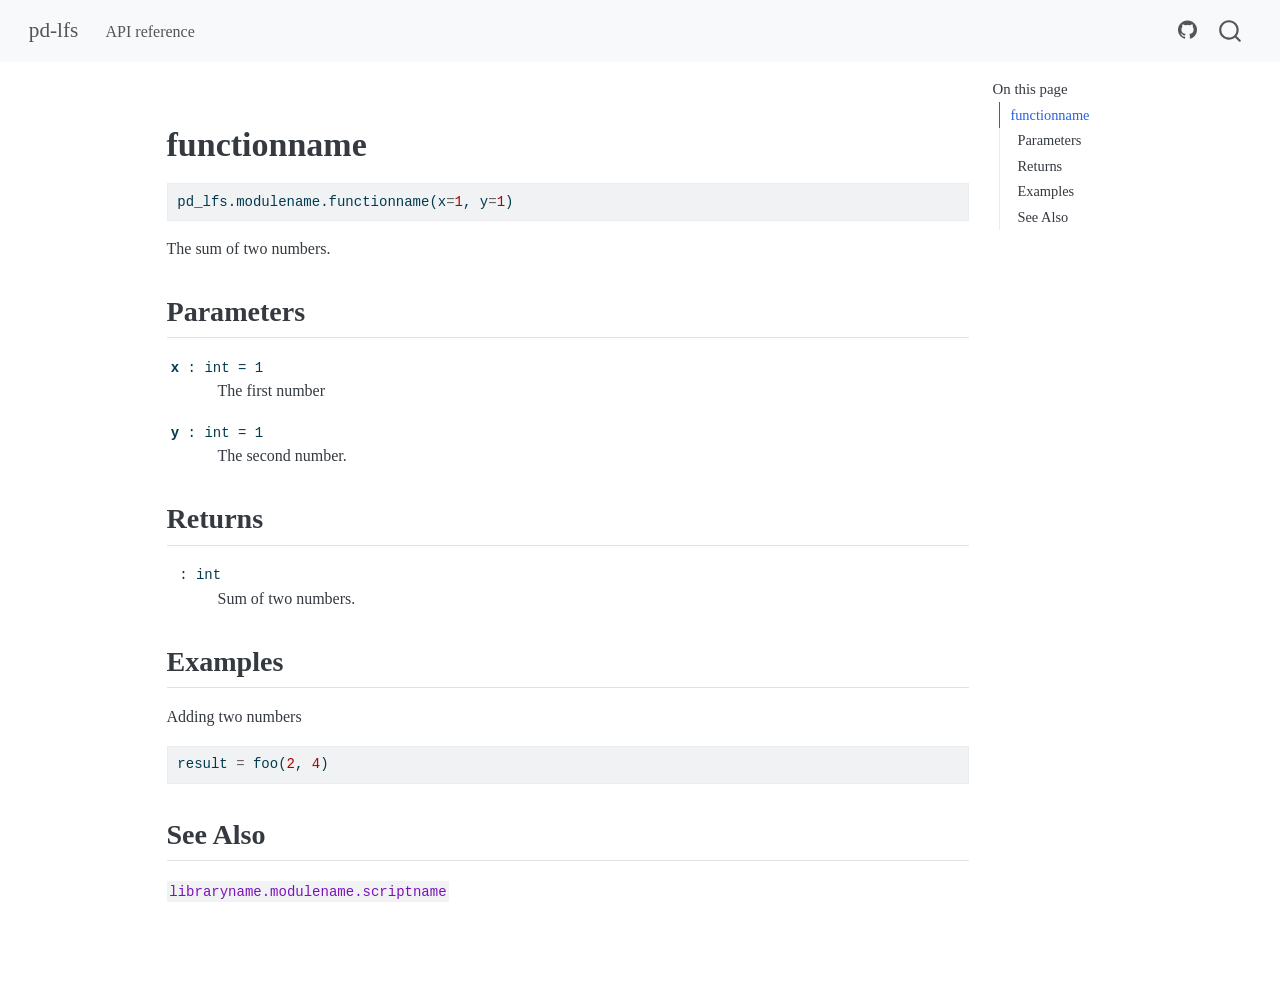
==== commit aa7f87af: "Built site for gh-pages" ====
--- a/api/functionname.html
+++ b/api/functionname.html
@@ -68,8 +68,6 @@
 <script src="../site_libs/quarto-search/fuse.min.js"></script>
 <script src="../site_libs/quarto-search/quarto-search.js"></script>
 <meta name="quarto:offset" content="../">
-<link href="../api/scriptname.html" rel="next">
-<link href="../api/index.html" rel="prev">
 <script src="../site_libs/quarto-html/quarto.js" type="module"></script>
 <script src="../site_libs/quarto-html/tabsets/tabsets.js" type="module"></script>
 <script src="../site_libs/quarto-html/popper.min.js"></script>
@@ -113,7 +111,7 @@
 <link rel="stylesheet" href="../styles.css">
 </head>
 
-<body class="nav-sidebar floating nav-fixed quarto-light">
+<body class="nav-fixed quarto-light">
 
 <div id="quarto-search-results"></div>
   <header id="quarto-header" class="headroom fixed-top">
@@ -147,67 +145,10 @@
 </div>
       </div> <!-- /container-fluid -->
     </nav>
-  <nav class="quarto-secondary-nav">
-    <div class="container-fluid d-flex">
-      <button type="button" class="quarto-btn-toggle btn" data-bs-toggle="collapse" role="button" data-bs-target=".quarto-sidebar-collapse-item" aria-controls="quarto-sidebar" aria-expanded="false" aria-label="Toggle sidebar navigation" onclick="if (window.quartoToggleHeadroom) { window.quartoToggleHeadroom(); }">
-        <i class="bi bi-layout-text-sidebar-reverse"></i>
-      </button>
-        <nav class="quarto-page-breadcrumbs" aria-label="breadcrumb"><ol class="breadcrumb"><li class="breadcrumb-item"><a href="../api/functionname.html">Some section</a></li><li class="breadcrumb-item"><a href="../api/functionname.html">functionname</a></li></ol></nav>
-        <a class="flex-grow-1" role="navigation" data-bs-toggle="collapse" data-bs-target=".quarto-sidebar-collapse-item" aria-controls="quarto-sidebar" aria-expanded="false" aria-label="Toggle sidebar navigation" onclick="if (window.quartoToggleHeadroom) { window.quartoToggleHeadroom(); }">      
-        </a>
-    </div>
-  </nav>
 </header>
 <!-- content -->
 <div id="quarto-content" class="quarto-container page-columns page-rows-contents page-layout-article page-navbar">
 <!-- sidebar -->
-  <nav id="quarto-sidebar" class="sidebar collapse collapse-horizontal quarto-sidebar-collapse-item sidebar-navigation floating overflow-auto">
-    <div class="sidebar-menu-container"> 
-    <ul class="list-unstyled mt-1">
-        <li class="sidebar-item">
-  <div class="sidebar-item-container"> 
-  <a href="../api/index.html" class="sidebar-item-text sidebar-link">
- <span class="menu-text">Function reference</span></a>
-  </div>
-</li>
-        <li class="sidebar-item sidebar-item-section">
-      <div class="sidebar-item-container"> 
-            <a class="sidebar-item-text sidebar-link text-start" data-bs-toggle="collapse" data-bs-target="#quarto-sidebar-section-1" role="navigation" aria-expanded="true">
- <span class="menu-text">Some section</span></a>
-          <a class="sidebar-item-toggle text-start" data-bs-toggle="collapse" data-bs-target="#quarto-sidebar-section-1" role="navigation" aria-expanded="true" aria-label="Toggle section">
-            <i class="bi bi-chevron-right ms-2"></i>
-          </a> 
-      </div>
-      <ul id="quarto-sidebar-section-1" class="collapse list-unstyled sidebar-section depth1 show">  
-          <li class="sidebar-item">
-  <div class="sidebar-item-container"> 
-  <a href="../api/functionname.html" class="sidebar-item-text sidebar-link active">
- <span class="menu-text">functionname</span></a>
-  </div>
-</li>
-      </ul>
-  </li>
-        <li class="sidebar-item sidebar-item-section">
-      <div class="sidebar-item-container"> 
-            <a class="sidebar-item-text sidebar-link text-start" data-bs-toggle="collapse" data-bs-target="#quarto-sidebar-section-2" role="navigation" aria-expanded="true">
- <span class="menu-text">Some other section</span></a>
-          <a class="sidebar-item-toggle text-start" data-bs-toggle="collapse" data-bs-target="#quarto-sidebar-section-2" role="navigation" aria-expanded="true" aria-label="Toggle section">
-            <i class="bi bi-chevron-right ms-2"></i>
-          </a> 
-      </div>
-      <ul id="quarto-sidebar-section-2" class="collapse list-unstyled sidebar-section depth1 show">  
-          <li class="sidebar-item">
-  <div class="sidebar-item-container"> 
-  <a href="../api/scriptname.html" class="sidebar-item-text sidebar-link">
- <span class="menu-text">scriptname</span></a>
-  </div>
-</li>
-      </ul>
-  </li>
-    </ul>
-    </div>
-</nav>
-<div id="quarto-sidebar-glass" class="quarto-sidebar-collapse-item" data-bs-toggle="collapse" data-bs-target=".quarto-sidebar-collapse-item"></div>
 <!-- margin-sidebar -->
     <div id="quarto-margin-sidebar" class="sidebar margin-sidebar">
         <nav id="TOC" role="doc-toc" class="toc-active">
@@ -225,7 +166,7 @@
 </nav>
     </div>
 <!-- main -->
-<main class="content" id="quarto-document-content"><header id="title-block-header" class="quarto-title-block"><nav class="quarto-page-breadcrumbs quarto-title-breadcrumbs d-none d-lg-block" aria-label="breadcrumb"><ol class="breadcrumb"><li class="breadcrumb-item"><a href="../api/functionname.html">Some section</a></li><li class="breadcrumb-item"><a href="../api/functionname.html">functionname</a></li></ol></nav></header>
+<main class="content" id="quarto-document-content"><header id="title-block-header" class="quarto-title-block"></header>
 
 
 
@@ -670,18 +611,6 @@
     }
   });
   </script>
-<nav class="page-navigation">
-  <div class="nav-page nav-page-previous">
-      <a href="../api/index.html" class="pagination-link" aria-label="Function reference">
-        <i class="bi bi-arrow-left-short"></i> <span class="nav-page-text">Function reference</span>
-      </a>          
-  </div>
-  <div class="nav-page nav-page-next">
-      <a href="../api/scriptname.html" class="pagination-link" aria-label="scriptname">
-        <span class="nav-page-text">scriptname</span> <i class="bi bi-arrow-right-short"></i>
-      </a>
-  </div>
-</nav>
 </div> <!-- /content -->
 
 
